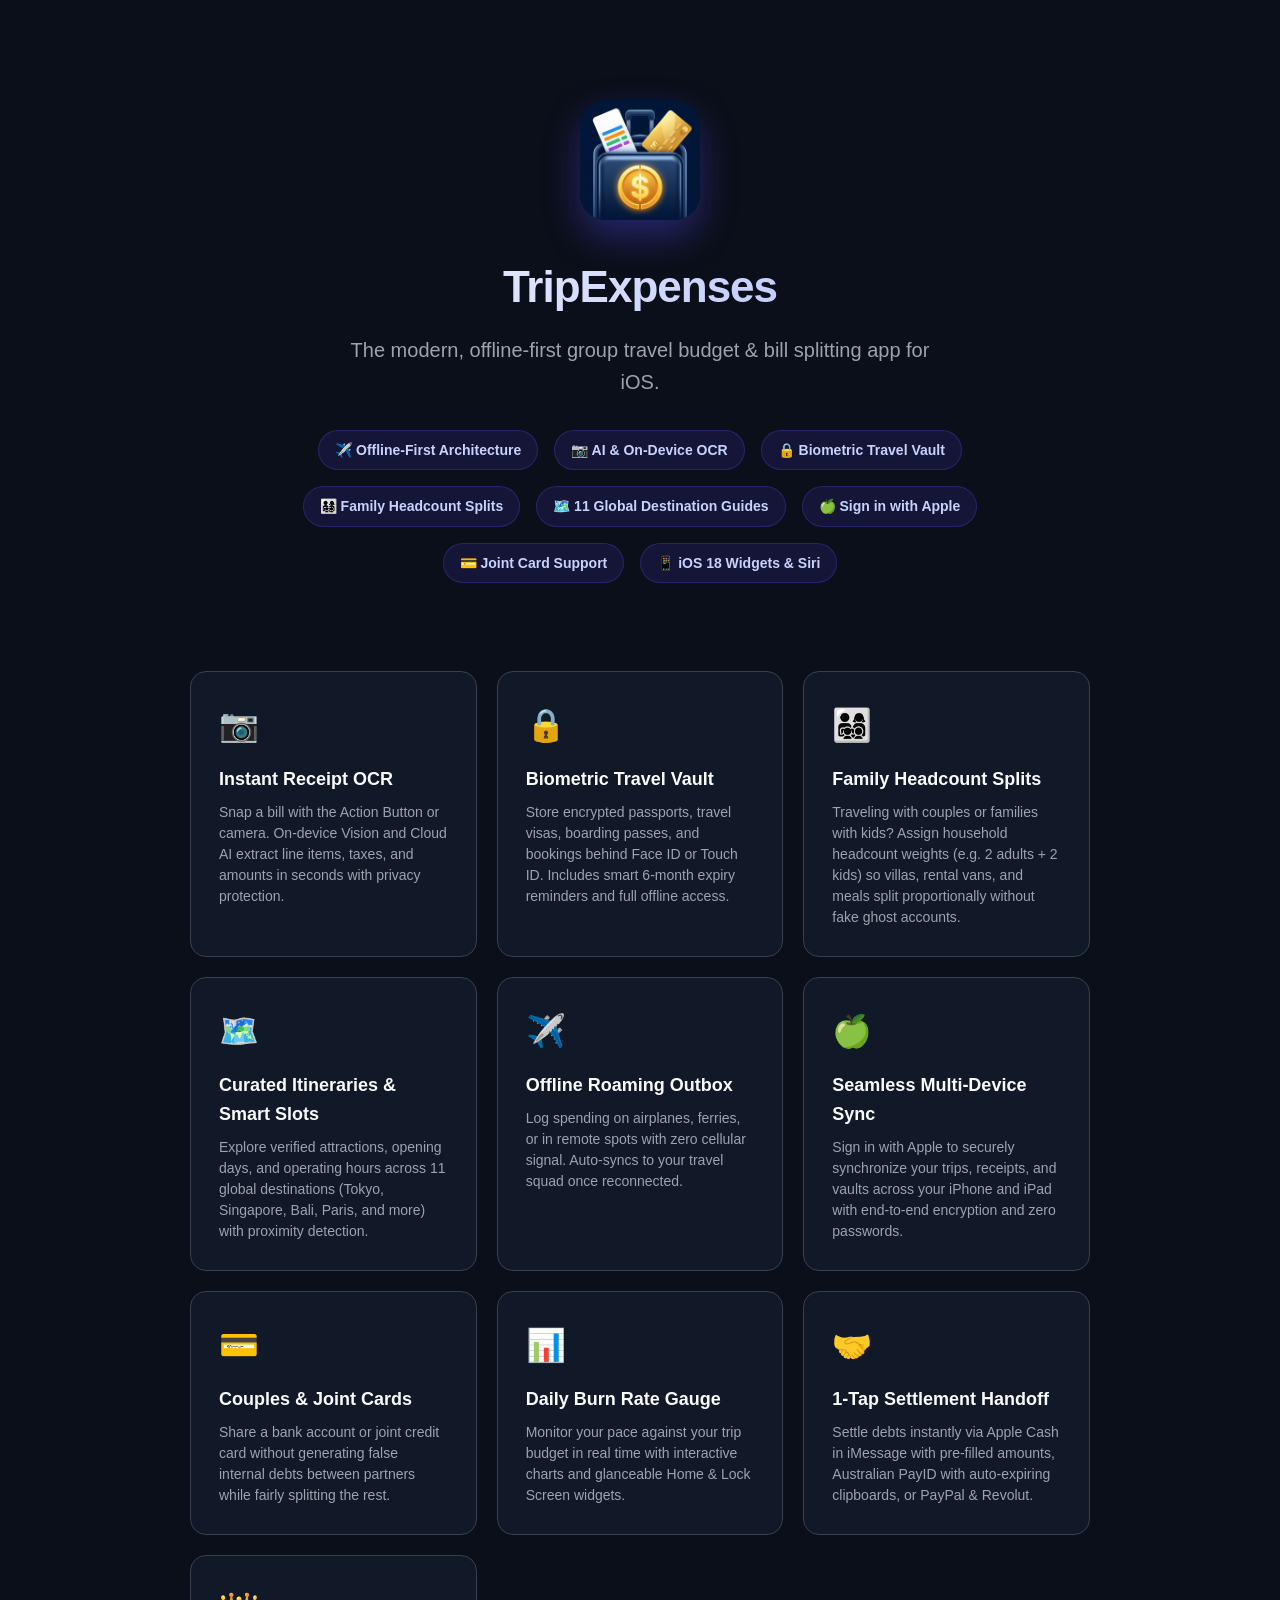
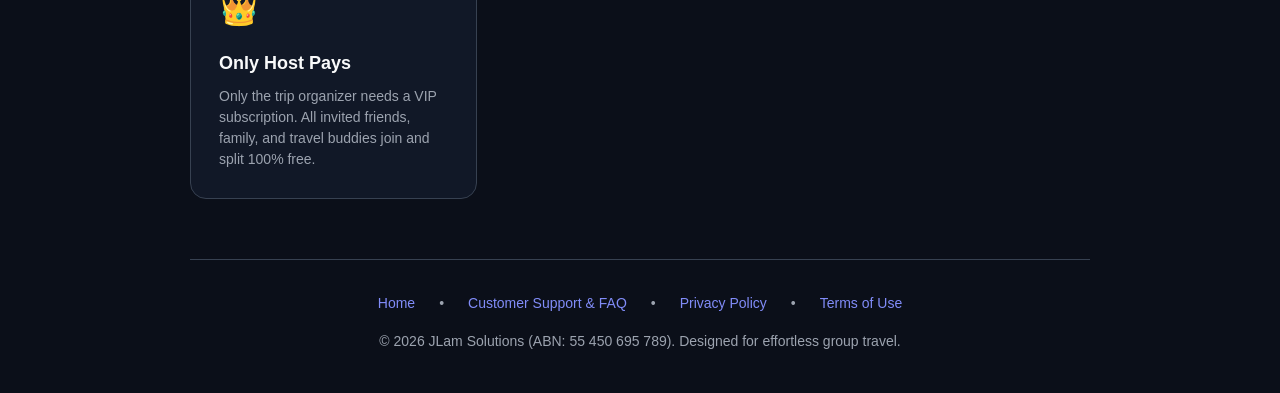
==== index.html @ 31ffe096 "Feature Family & Household Headcount Splits on marketing site and FAQ" ====
<!DOCTYPE html>
<html lang="en">
<head>
    <meta charset="UTF-8">
    <meta name="viewport" content="width=device-width, initial-scale=1.0">
    <title>TripExpenses - Group Travel & Bill Splitting for iOS</title>
    <link rel="icon" type="image/png" href="app-icon.png">
    <style>
        :root {
            --primary: #4F46E5;
            --primary-glow: rgba(79, 70, 229, 0.4);
            --bg: #0B0F19;
            --surface: #111827;
            --surface-card: #1F2937;
            --text-main: #F9FAFB;
            --text-muted: #9CA3AF;
            --border: #374151;
            --accent: #10B981;
        }

        * { box-sizing: border-box; margin: 0; padding: 0; }

        body {
            font-family: -apple-system, BlinkMacSystemFont, "SF Pro Display", "SF Pro Text", "Helvetica Neue", sans-serif;
            background-color: var(--bg);
            color: var(--text-main);
            line-height: 1.6;
            padding: 40px 20px;
        }

        .container {
            max-width: 900px;
            margin: 0 auto;
        }

        .hero {
            text-align: center;
            padding: 60px 20px 40px;
        }

        .app-icon {
            width: 120px;
            height: 120px;
            border-radius: 26px;
            box-shadow: 0 16px 36px var(--primary-glow);
            margin-bottom: 24px;
        }

        h1 {
            font-size: 44px;
            font-weight: 800;
            letter-spacing: -1px;
            margin-bottom: 12px;
            background: linear-gradient(135deg, #FFFFFF 0%, #A5B4FC 100%);
            -webkit-background-clip: text;
            -webkit-text-fill-color: transparent;
        }

        .subtitle {
            font-size: 20px;
            color: var(--text-muted);
            max-width: 600px;
            margin: 0 auto 32px;
        }

        .badges {
            display: flex;
            gap: 16px;
            justify-content: center;
            flex-wrap: wrap;
            margin-bottom: 48px;
        }

        .badge-pill {
            background: rgba(79, 70, 229, 0.15);
            border: 1px solid rgba(79, 70, 229, 0.3);
            color: #C7D2FE;
            padding: 8px 16px;
            border-radius: 100px;
            font-size: 14px;
            font-weight: 600;
        }

        .grid {
            display: grid;
            grid-template-columns: repeat(auto-fit, minmax(260px, 1fr));
            gap: 20px;
            margin-bottom: 60px;
        }

        .feature-card {
            background: var(--surface);
            border: 1px solid var(--border);
            border-radius: 16px;
            padding: 28px;
            transition: transform 0.2s ease, border-color 0.2s ease;
        }

        .feature-card:hover {
            transform: translateY(-4px);
            border-color: #6366F1;
        }

        .feature-icon {
            font-size: 32px;
            margin-bottom: 14px;
            display: inline-block;
        }

        .feature-card h3 {
            font-size: 18px;
            font-weight: 700;
            margin-bottom: 8px;
            color: var(--text-main);
        }

        .feature-card p {
            color: var(--text-muted);
            font-size: 14px;
            line-height: 1.5;
        }

        .footer {
            border-top: 1px solid var(--border);
            padding-top: 32px;
            text-align: center;
            color: var(--text-muted);
            font-size: 14px;
        }

        .nav-links {
            display: flex;
            gap: 24px;
            justify-content: center;
            margin-bottom: 16px;
        }

        a {
            color: #818CF8;
            text-decoration: none;
        }

        a:hover {
            text-decoration: underline;
        }

        .invite-card {
            background: linear-gradient(135deg, rgba(79, 70, 229, 0.15) 0%, rgba(16, 185, 129, 0.1) 100%);
            border: 2px solid #4F46E5;
            border-radius: 20px;
            padding: 32px 24px;
            text-align: center;
            margin-bottom: 40px;
            box-shadow: 0 12px 30px rgba(79, 70, 229, 0.25);
            display: none;
        }

        .code-box {
            display: inline-flex;
            align-items: center;
            gap: 16px;
            background: var(--surface);
            border: 1px solid var(--border);
            border-radius: 12px;
            padding: 10px 20px;
            margin: 16px 0 24px;
        }

        .code-text {
            font-family: ui-monospace, SFMono-Regular, Menlo, Monaco, Consolas, monospace;
            font-size: 32px;
            font-weight: 800;
            letter-spacing: 6px;
            color: #10B981;
        }

        .btn-primary {
            display: inline-block;
            background: #4F46E5;
            color: #FFFFFF !important;
            font-size: 16px;
            font-weight: 700;
            padding: 14px 28px;
            border-radius: 12px;
            box-shadow: 0 4px 14px rgba(79, 70, 229, 0.4);
            transition: all 0.2s ease;
            text-decoration: none !important;
            margin-right: 12px;
            margin-bottom: 8px;
        }

        .btn-primary:hover {
            background: #4338CA;
            transform: translateY(-1px);
        }

        .btn-secondary {
            display: inline-block;
            background: var(--surface-card);
            color: var(--text-main) !important;
            border: 1px solid var(--border);
            font-size: 16px;
            font-weight: 600;
            padding: 14px 24px;
            border-radius: 12px;
            transition: all 0.2s ease;
            text-decoration: none !important;
            cursor: pointer;
            margin-bottom: 8px;
        }

        .btn-secondary:hover {
            background: #374151;
        }

        @media (max-width: 600px) {
            h1 { font-size: 32px; }
            .subtitle { font-size: 16px; }
            .code-text { font-size: 26px; letter-spacing: 4px; }
        }
    </style>
</head>
<body>

<div class="container">
    <div id="inviteCard" class="invite-card">
        <div style="font-size: 48px; margin-bottom: 8px;">✈️</div>
        <h2 id="inviteGreeting" style="font-size: 28px; font-weight: 800; margin-bottom: 8px;">You're Invited to Join a Trip!</h2>
        <p id="inviteSubtext" style="color: var(--text-muted); font-size: 16px;">Collaborate, split expenses, and track group spending on TripExpenses.</p>
        
        <div id="memberClaimBadge" style="display: none; margin: 14px auto 0; padding: 6px 18px; background: rgba(16, 185, 129, 0.15); border: 1px solid rgba(16, 185, 129, 0.4); border-radius: 100px; color: #34D399; font-weight: 600; font-size: 14px; width: fit-content;">
            👤 Profile Pre-Assigned: <span id="memberNameDisplay" style="color: #FFFFFF; font-weight: 700; margin-left: 4px;"></span>
        </div>

        <div class="code-box">
            <span style="font-size: 13px; color: var(--text-muted); text-transform: uppercase; letter-spacing: 1px;">Trip Code:</span>
            <span id="tripCodeDisplay" class="code-text">------</span>
        </div>
        
        <div style="margin-bottom: 16px; display: flex; justify-content: center; gap: 12px; flex-wrap: wrap;">
            <a id="openAppBtn" href="#" class="btn-primary">📲 Open in TripExpenses</a>
            <button id="copyCodeBtn" class="btn-secondary" onclick="copyTripCode()">📋 Copy Code</button>
        </div>
        
        <div style="font-size: 13px; color: var(--text-muted); max-width: 520px; margin: 0 auto; line-height: 1.5; padding: 12px; background: rgba(31, 41, 55, 0.6); border-radius: 10px; border: 1px solid var(--border);">
            <p><strong>Already have the app?</strong> Tap the purple <strong>Open in TripExpenses</strong> button above.</p>
            <p style="margin-top: 6px;"><strong>First time joining?</strong> Install the app via your host's TestFlight invite or App Store, then tap this link again to automatically join and claim your profile!</p>
        </div>
    </div>

    <div class="hero">
        <img src="app-icon.png" alt="TripExpenses Icon" class="app-icon">
        <h1>TripExpenses</h1>
        <p class="subtitle">The modern, offline-first group travel budget & bill splitting app for iOS.</p>
        
        <div class="badges">
            <span class="badge-pill">✈️ Offline-First Architecture</span>
            <span class="badge-pill">📷 AI & On-Device OCR</span>
            <span class="badge-pill">🔒 Biometric Travel Vault</span>
            <span class="badge-pill">👨‍👩‍👧‍👦 Family Headcount Splits</span>
            <span class="badge-pill">🗺️ 11 Global Destination Guides</span>
            <span class="badge-pill">🍏 Sign in with Apple</span>
            <span class="badge-pill">💳 Joint Card Support</span>
            <span class="badge-pill">📱 iOS 18 Widgets & Siri</span>
        </div>
    </div>

    <div class="grid">
        <div class="feature-card">
            <span class="feature-icon">📷</span>
            <h3>Instant Receipt OCR</h3>
            <p>Snap a bill with the Action Button or camera. On-device Vision and Cloud AI extract line items, taxes, and amounts in seconds with privacy protection.</p>
        </div>

        <div class="feature-card">
            <span class="feature-icon">🔒</span>
            <h3>Biometric Travel Vault</h3>
            <p>Store encrypted passports, travel visas, boarding passes, and bookings behind Face ID or Touch ID. Includes smart 6-month expiry reminders and full offline access.</p>
        </div>

        <div class="feature-card">
            <span class="feature-icon">👨‍👩‍👧‍👦</span>
            <h3>Family Headcount Splits</h3>
            <p>Traveling with couples or families with kids? Assign household headcount weights (e.g. 2 adults + 2 kids) so villas, rental vans, and meals split proportionally without fake ghost accounts.</p>
        </div>

        <div class="feature-card">
            <span class="feature-icon">🗺️</span>
            <h3>Curated Itineraries & Smart Slots</h3>
            <p>Explore verified attractions, opening days, and operating hours across 11 global destinations (Tokyo, Singapore, Bali, Paris, and more) with proximity detection.</p>
        </div>

        <div class="feature-card">
            <span class="feature-icon">✈️</span>
            <h3>Offline Roaming Outbox</h3>
            <p>Log spending on airplanes, ferries, or in remote spots with zero cellular signal. Auto-syncs to your travel squad once reconnected.</p>
        </div>

        <div class="feature-card">
            <span class="feature-icon">🍏</span>
            <h3>Seamless Multi-Device Sync</h3>
            <p>Sign in with Apple to securely synchronize your trips, receipts, and vaults across your iPhone and iPad with end-to-end encryption and zero passwords.</p>
        </div>

        <div class="feature-card">
            <span class="feature-icon">💳</span>
            <h3>Couples & Joint Cards</h3>
            <p>Share a bank account or joint credit card without generating false internal debts between partners while fairly splitting the rest.</p>
        </div>

        <div class="feature-card">
            <span class="feature-icon">📊</span>
            <h3>Daily Burn Rate Gauge</h3>
            <p>Monitor your pace against your trip budget in real time with interactive charts and glanceable Home & Lock Screen widgets.</p>
        </div>

        <div class="feature-card">
            <span class="feature-icon">🤝</span>
            <h3>1-Tap Settlement Handoff</h3>
            <p>Settle debts instantly via Apple Cash in iMessage with pre-filled amounts, Australian PayID with auto-expiring clipboards, or PayPal & Revolut.</p>
        </div>

        <div class="feature-card">
            <span class="feature-icon">👑</span>
            <h3>Only Host Pays</h3>
            <p>Only the trip organizer needs a VIP subscription. All invited friends, family, and travel buddies join and split 100% free.</p>
        </div>
    </div>

    <div class="footer">
        <div class="nav-links">
            <a href="index.html">Home</a>
            <span>•</span>
            <a href="support.html">Customer Support & FAQ</a>
            <span>•</span>
            <a href="privacy.html">Privacy Policy</a>
            <span>•</span>
            <a href="terms.html">Terms of Use</a>
        </div>
        <p>© 2026 JLam Solutions (ABN: 55 450 695 789). Designed for effortless group travel.</p>
    </div>
</div>

<script>
    (function() {
        function getQueryParam(param) {
            try {
                var urlParams = new URLSearchParams(window.location.search);
                return urlParams.get(param);
            } catch (e) {
                return null;
            }
        }

        var rawCode = getQueryParam('code') || getQueryParam('join') || getQueryParam('c');
        var rawMember = getQueryParam('member') || getQueryParam('name') || getQueryParam('user');
        
        // Also check path, e.g. /join/ABC123
        if (!rawCode) {
            var pathParts = window.location.pathname.split('/');
            var joinIndex = pathParts.indexOf('join');
            if (joinIndex !== -1 && pathParts[joinIndex + 1]) {
                rawCode = pathParts[joinIndex + 1];
            }
        }

        if (!rawCode) return;

        var cleanCode = rawCode.trim().toUpperCase().replace(/[^A-Z0-9]/g, '').substring(0, 32);
        if (cleanCode.length === 0) return;

        var inviteCard = document.getElementById('inviteCard');
        var inviteGreeting = document.getElementById('inviteGreeting');
        var inviteSubtext = document.getElementById('inviteSubtext');
        var memberClaimBadge = document.getElementById('memberClaimBadge');
        var memberNameDisplay = document.getElementById('memberNameDisplay');
        var tripCodeDisplay = document.getElementById('tripCodeDisplay');
        var openAppBtn = document.getElementById('openAppBtn');

        var deepLink = "tripexpenses://join?code=" + encodeURIComponent(cleanCode);

        if (rawMember && rawMember.trim().length > 0) {
            var cleanMember = rawMember.trim();
            deepLink += "&member=" + encodeURIComponent(cleanMember);

            if (inviteGreeting) {
                inviteGreeting.textContent = "👋 Hi " + cleanMember + ", You're Invited!";
            }
            if (inviteSubtext) {
                inviteSubtext.textContent = "You've been invited to join this trip on TripExpenses.";
            }
            if (memberClaimBadge && memberNameDisplay) {
                memberNameDisplay.textContent = cleanMember;
                memberClaimBadge.style.display = "inline-flex";
            }
        }

        if (tripCodeDisplay) {
            tripCodeDisplay.textContent = cleanCode;
        }

        if (openAppBtn) {
            openAppBtn.href = deepLink;
        }

        if (inviteCard) {
            inviteCard.style.display = 'block';
        }

        // On mobile iOS devices, attempt seamless auto-open
        var isIOS = /iPad|iPhone|iPod/.test(navigator.userAgent) && !window.MSStream;
        if (isIOS) {
            setTimeout(function() {
                window.location.href = deepLink;
            }, 350);
        }

        window.copyTripCode = function() {
            var btn = document.getElementById('copyCodeBtn');
            navigator.clipboard.writeText(cleanCode).then(function() {
                if (btn) {
                    var original = btn.textContent;
                    btn.textContent = '✅ Copied!';
                    btn.style.borderColor = '#10B981';
                    setTimeout(function() {
                        btn.textContent = original;
                        btn.style.borderColor = 'var(--border)';
                    }, 2000);
                }
            }).catch(function() {
                if (btn) {
                    btn.textContent = 'Code: ' + cleanCode;
                }
            });
        };
    })();
</script>

</body>
</html>
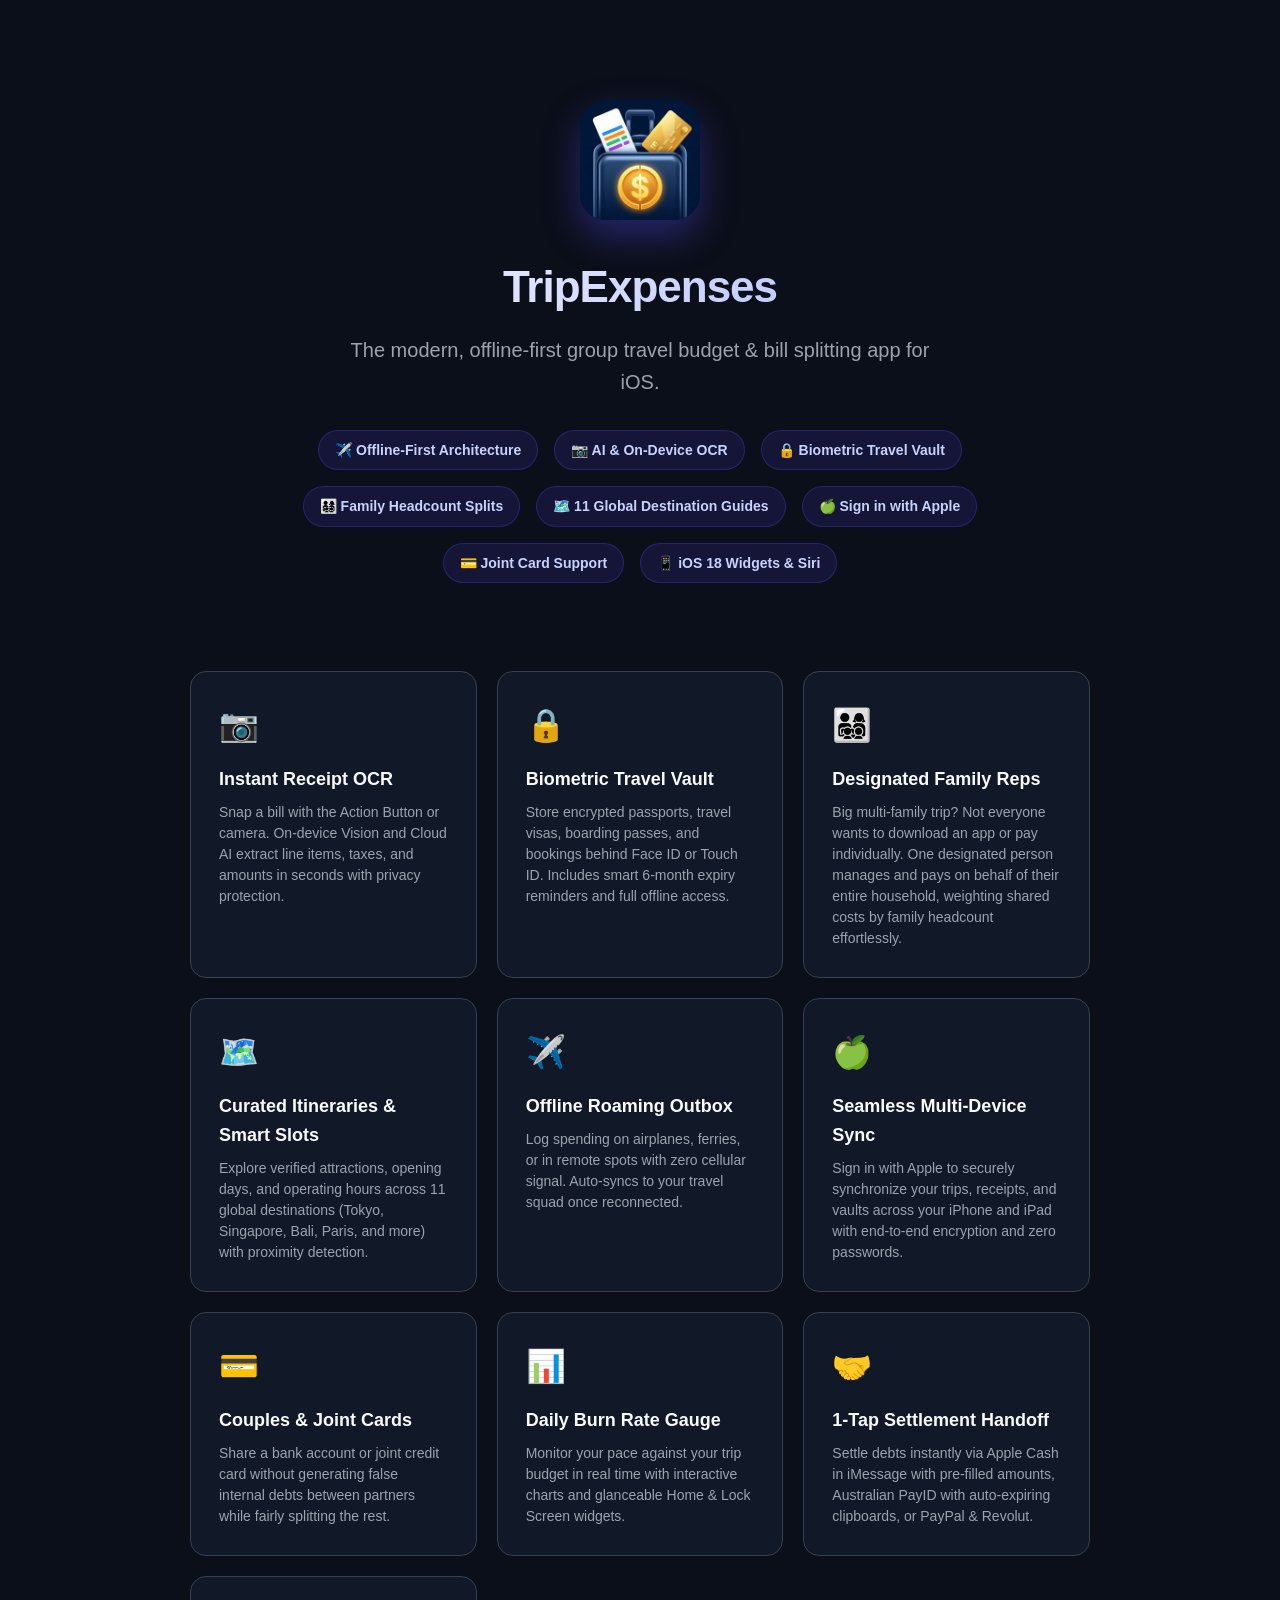
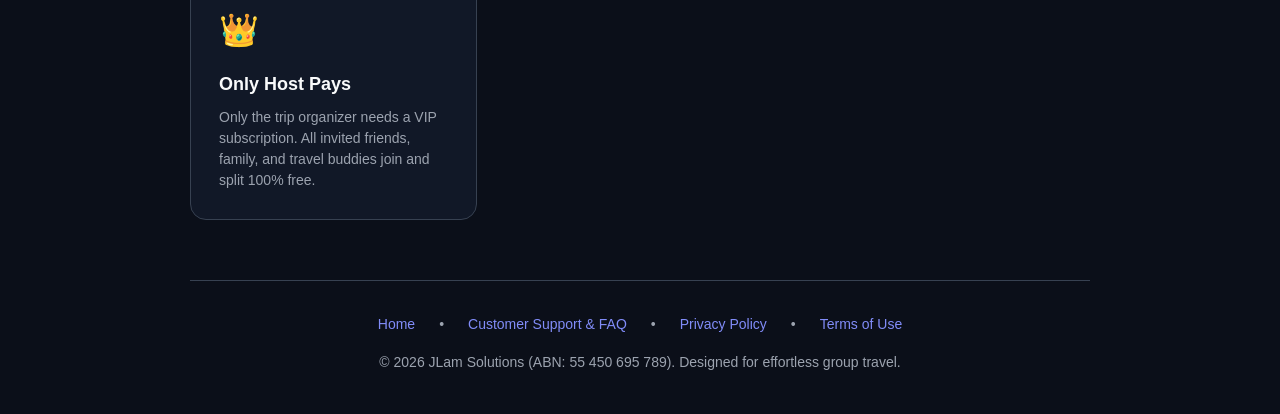
==== commit f2e2fec3: "Emphasize designated family reps for multi-family trips on website & FAQ" ====
--- a/index.html
+++ b/index.html
@@ -280,8 +280,8 @@
 
         <div class="feature-card">
             <span class="feature-icon">👨‍👩‍👧‍👦</span>
-            <h3>Family Headcount Splits</h3>
-            <p>Traveling with couples or families with kids? Assign household headcount weights (e.g. 2 adults + 2 kids) so villas, rental vans, and meals split proportionally without fake ghost accounts.</p>
+            <h3>Designated Family Reps</h3>
+            <p>Big multi-family trip? Not everyone wants to download an app or pay individually. One designated person manages and pays on behalf of their entire household, weighting shared costs by family headcount effortlessly.</p>
         </div>
 
         <div class="feature-card">
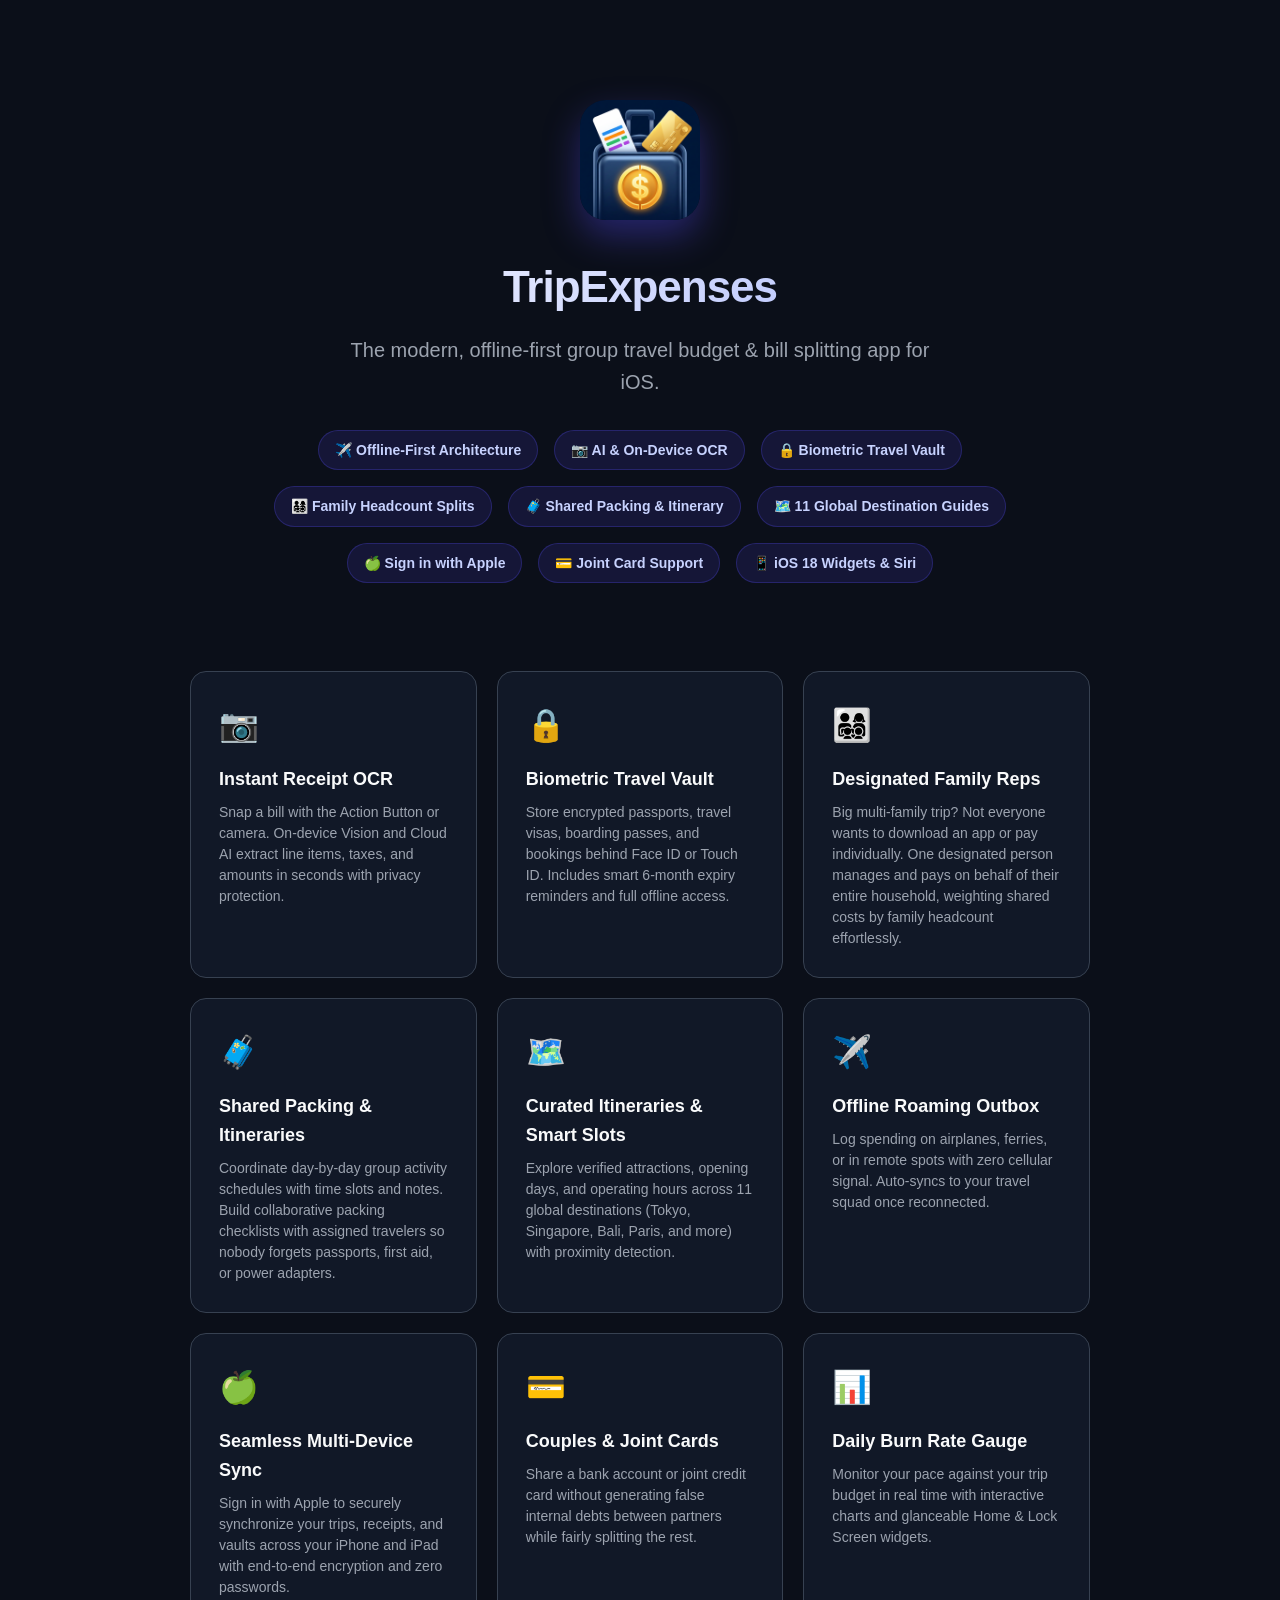
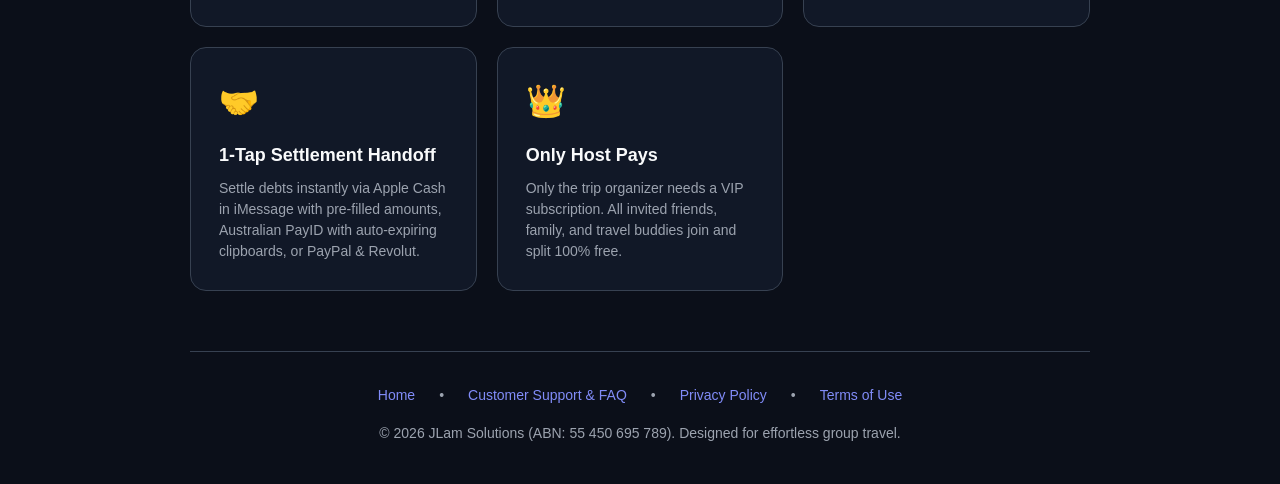
==== commit d98f6702: "Add Shared Packing & Collaborative Itineraries to marketing site" ====
--- a/index.html
+++ b/index.html
@@ -258,6 +258,7 @@
             <span class="badge-pill">📷 AI & On-Device OCR</span>
             <span class="badge-pill">🔒 Biometric Travel Vault</span>
             <span class="badge-pill">👨‍👩‍👧‍👦 Family Headcount Splits</span>
+            <span class="badge-pill">🧳 Shared Packing & Itinerary</span>
             <span class="badge-pill">🗺️ 11 Global Destination Guides</span>
             <span class="badge-pill">🍏 Sign in with Apple</span>
             <span class="badge-pill">💳 Joint Card Support</span>
@@ -282,6 +283,12 @@
             <span class="feature-icon">👨‍👩‍👧‍👦</span>
             <h3>Designated Family Reps</h3>
             <p>Big multi-family trip? Not everyone wants to download an app or pay individually. One designated person manages and pays on behalf of their entire household, weighting shared costs by family headcount effortlessly.</p>
+        </div>
+
+        <div class="feature-card">
+            <span class="feature-icon">🧳</span>
+            <h3>Shared Packing & Itineraries</h3>
+            <p>Coordinate day-by-day group activity schedules with time slots and notes. Build collaborative packing checklists with assigned travelers so nobody forgets passports, first aid, or power adapters.</p>
         </div>
 
         <div class="feature-card">
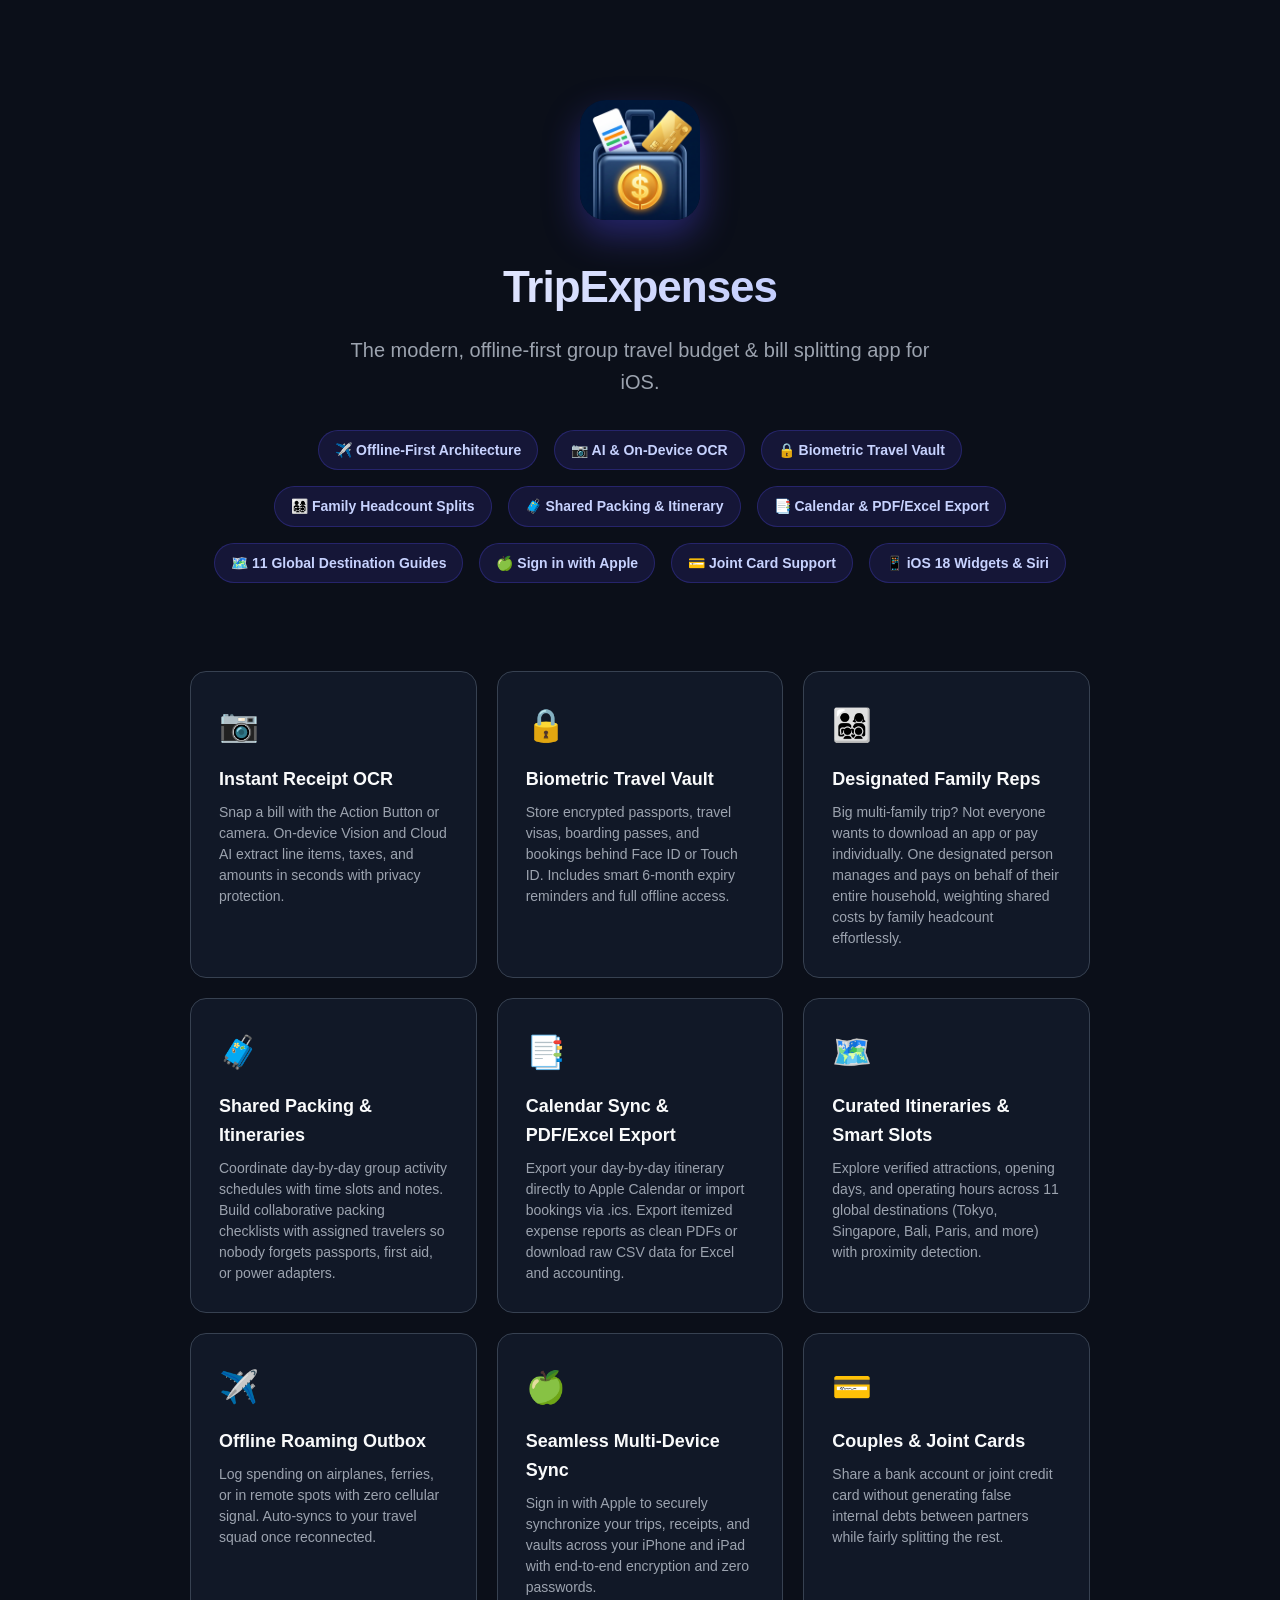
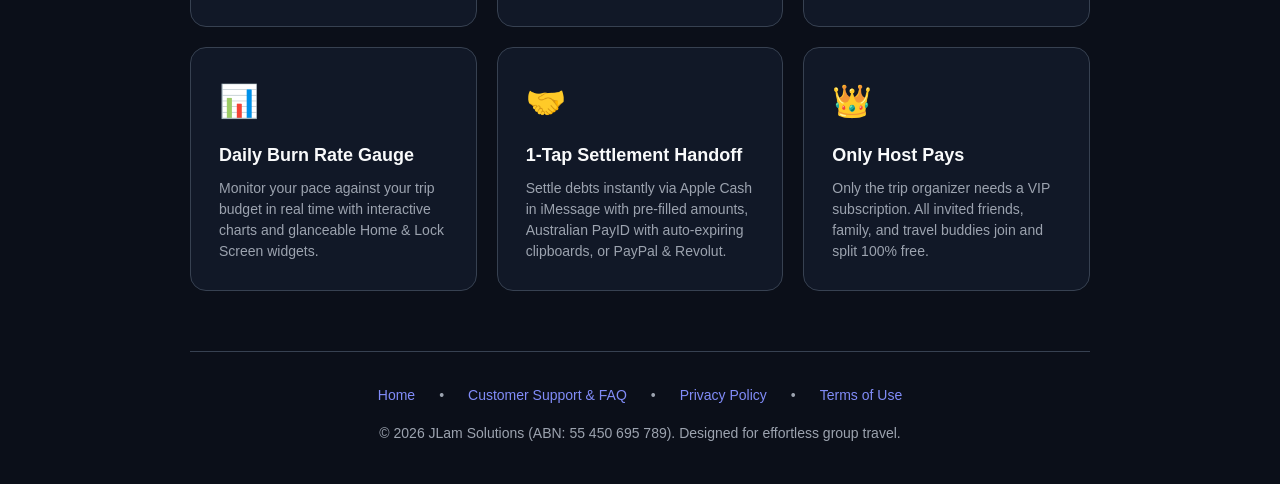
==== commit d4043cb7: "Add Calendar Sync & PDF/Excel Export to marketing site and FAQ" ====
--- a/index.html
+++ b/index.html
@@ -259,6 +259,7 @@
             <span class="badge-pill">🔒 Biometric Travel Vault</span>
             <span class="badge-pill">👨‍👩‍👧‍👦 Family Headcount Splits</span>
             <span class="badge-pill">🧳 Shared Packing & Itinerary</span>
+            <span class="badge-pill">📑 Calendar & PDF/Excel Export</span>
             <span class="badge-pill">🗺️ 11 Global Destination Guides</span>
             <span class="badge-pill">🍏 Sign in with Apple</span>
             <span class="badge-pill">💳 Joint Card Support</span>
@@ -289,6 +290,12 @@
             <span class="feature-icon">🧳</span>
             <h3>Shared Packing & Itineraries</h3>
             <p>Coordinate day-by-day group activity schedules with time slots and notes. Build collaborative packing checklists with assigned travelers so nobody forgets passports, first aid, or power adapters.</p>
+        </div>
+
+        <div class="feature-card">
+            <span class="feature-icon">📑</span>
+            <h3>Calendar Sync & PDF/Excel Export</h3>
+            <p>Export your day-by-day itinerary directly to Apple Calendar or import bookings via .ics. Export itemized expense reports as clean PDFs or download raw CSV data for Excel and accounting.</p>
         </div>
 
         <div class="feature-card">
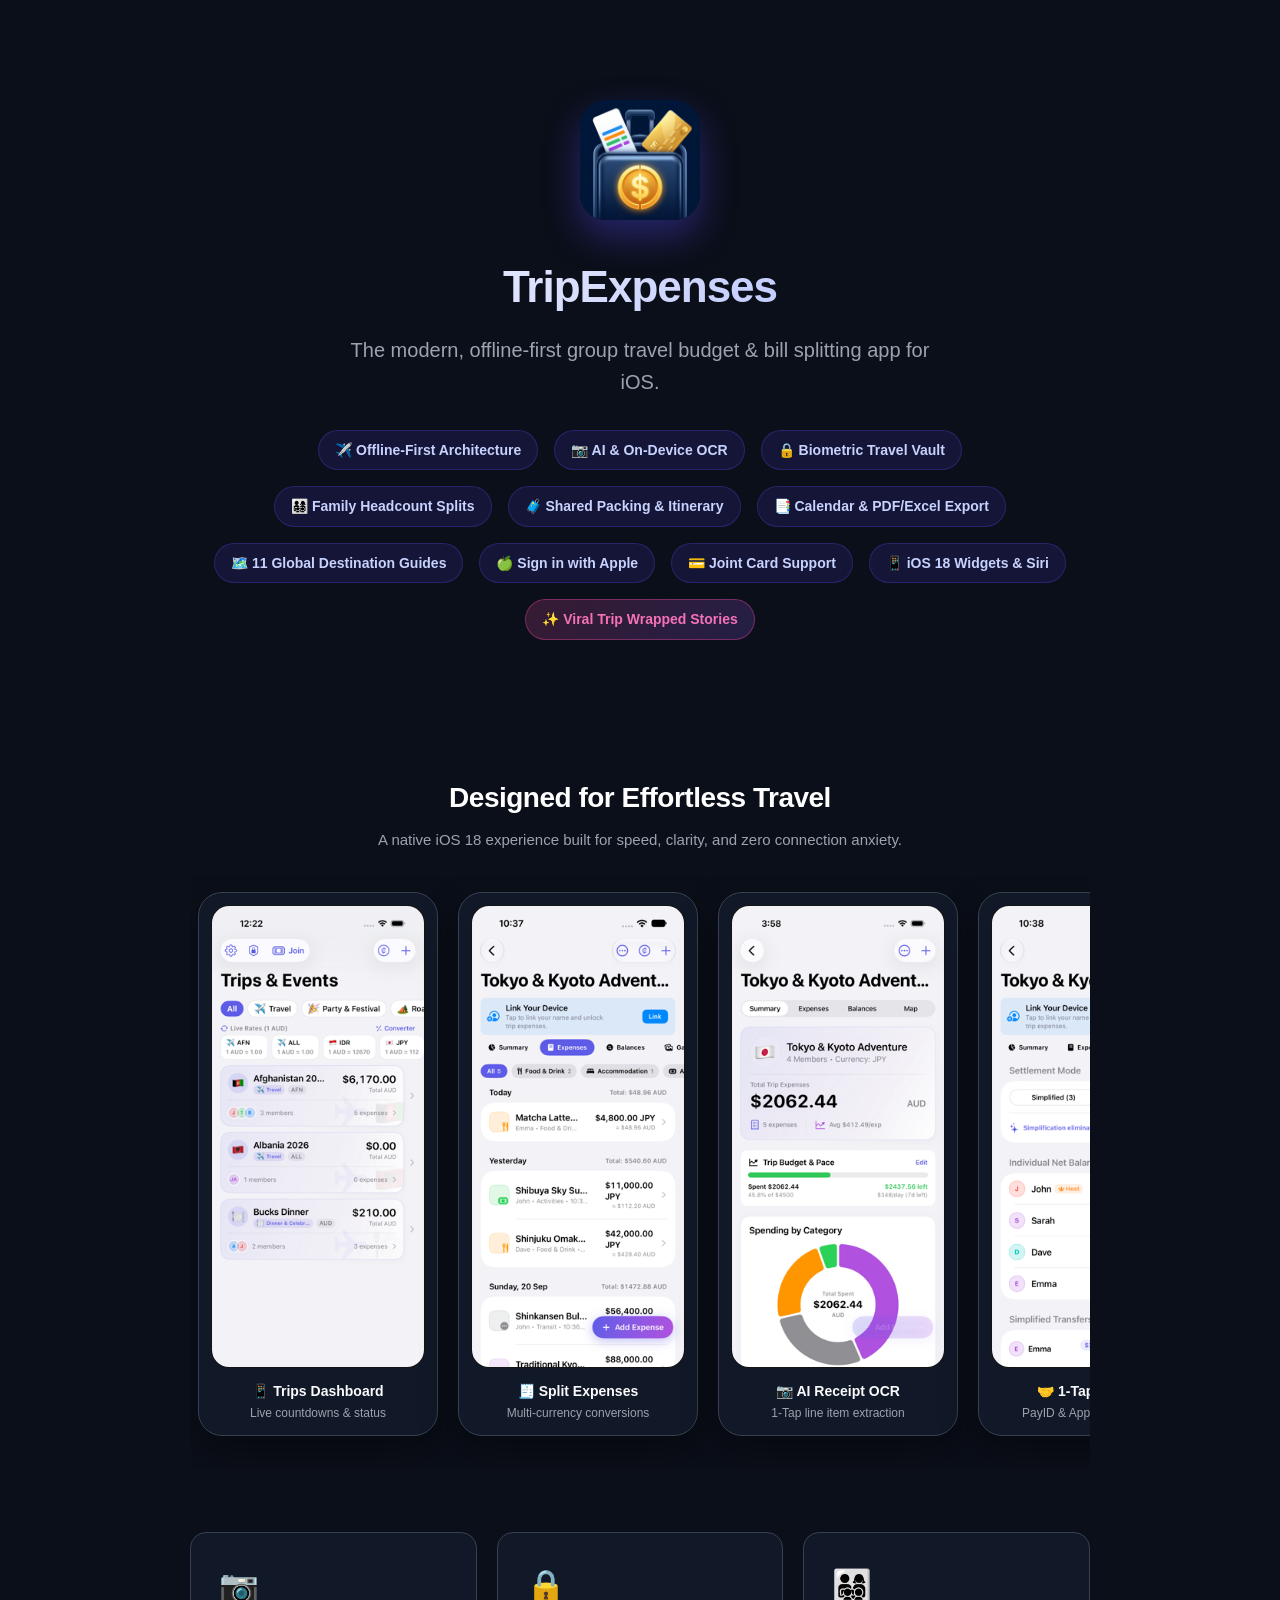
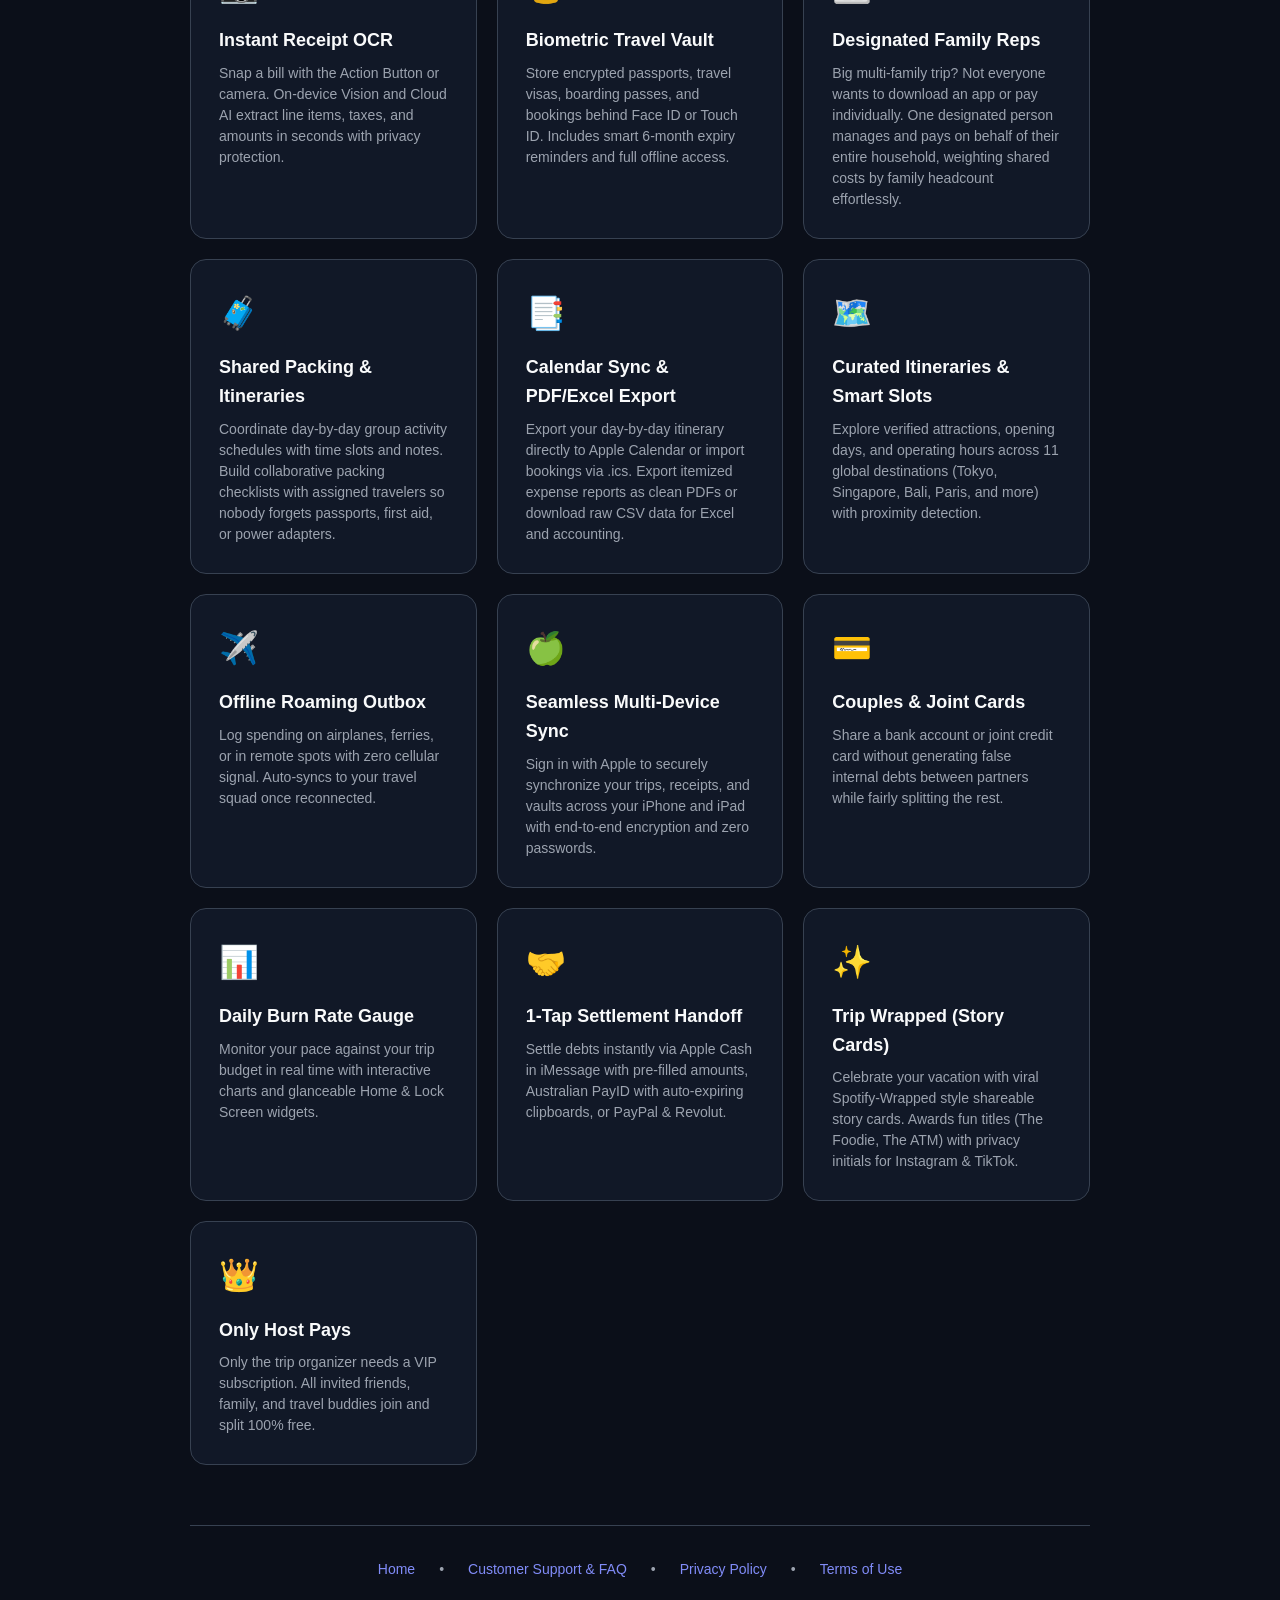
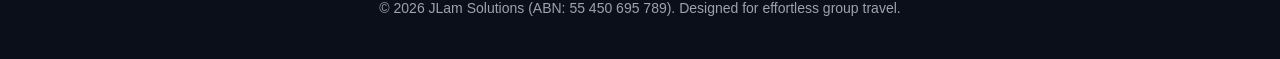
==== commit ab7739d3: "Add interactive screenshot showcase gallery including Trip Wrapped" ====
--- a/index.html
+++ b/index.html
@@ -213,10 +213,129 @@
             background: #374151;
         }
 
+        .showcase-section {
+            margin: 48px 0 64px;
+            text-align: center;
+        }
+
+        .section-header {
+            margin-bottom: 24px;
+        }
+
+        .section-title {
+            font-size: 28px;
+            font-weight: 800;
+            color: #FFFFFF;
+            margin-bottom: 8px;
+            letter-spacing: -0.5px;
+        }
+
+        .section-subtitle {
+            font-size: 15px;
+            color: var(--text-muted);
+            max-width: 580px;
+            margin: 0 auto;
+        }
+
+        .screenshot-gallery {
+            display: flex;
+            gap: 20px;
+            overflow-x: auto;
+            padding: 16px 8px 32px;
+            scroll-snap-type: x mandatory;
+            -webkit-overflow-scrolling: touch;
+            scrollbar-width: thin;
+            scrollbar-color: var(--border) transparent;
+        }
+
+        .screenshot-gallery::-webkit-scrollbar {
+            height: 6px;
+        }
+
+        .screenshot-gallery::-webkit-scrollbar-track {
+            background: rgba(255, 255, 255, 0.05);
+            border-radius: 100px;
+        }
+
+        .screenshot-gallery::-webkit-scrollbar-thumb {
+            background: var(--border);
+            border-radius: 100px;
+        }
+
+        .screenshot-card {
+            flex: 0 0 240px;
+            scroll-snap-align: center;
+            background: var(--surface);
+            border: 1px solid var(--border);
+            border-radius: 24px;
+            padding: 12px;
+            box-shadow: 0 16px 36px rgba(0, 0, 0, 0.4);
+            transition: transform 0.25s ease, border-color 0.25s ease, box-shadow 0.25s ease;
+            text-align: center;
+        }
+
+        .screenshot-card:hover {
+            transform: translateY(-6px);
+            border-color: #6366F1;
+            box-shadow: 0 20px 44px rgba(79, 70, 229, 0.25);
+        }
+
+        .screenshot-card.card-highlight {
+            border-color: rgba(236, 72, 153, 0.6);
+            box-shadow: 0 16px 36px rgba(236, 72, 153, 0.2);
+        }
+
+        .screenshot-card.card-highlight:hover {
+            border-color: #EC4899;
+            box-shadow: 0 20px 44px rgba(236, 72, 153, 0.35);
+        }
+
+        .screenshot-img-wrap {
+            border-radius: 18px;
+            overflow: hidden;
+            background: #000000;
+            border: 1px solid rgba(255, 255, 255, 0.08);
+            aspect-ratio: 1 / 2.16;
+            display: flex;
+            align-items: center;
+            justify-content: center;
+        }
+
+        .screenshot-img-wrap img {
+            width: 100%;
+            height: 100%;
+            object-fit: cover;
+            display: block;
+        }
+
+        .screenshot-caption {
+            margin-top: 12px;
+            font-size: 14px;
+            font-weight: 700;
+            color: var(--text-main);
+            display: flex;
+            align-items: center;
+            justify-content: center;
+            gap: 6px;
+        }
+
+        .screenshot-sub {
+            font-size: 12px;
+            color: var(--text-muted);
+            margin-top: 2px;
+        }
+
+        .badge-wrapped {
+            background: linear-gradient(135deg, rgba(236, 72, 153, 0.2) 0%, rgba(139, 92, 246, 0.2) 100%) !important;
+            border: 1px solid rgba(236, 72, 153, 0.4) !important;
+            color: #F472B6 !important;
+        }
+
         @media (max-width: 600px) {
             h1 { font-size: 32px; }
             .subtitle { font-size: 16px; }
             .code-text { font-size: 26px; letter-spacing: 4px; }
+            .screenshot-card { flex: 0 0 200px; }
         }
     </style>
 </head>
@@ -264,6 +383,58 @@
             <span class="badge-pill">🍏 Sign in with Apple</span>
             <span class="badge-pill">💳 Joint Card Support</span>
             <span class="badge-pill">📱 iOS 18 Widgets & Siri</span>
+            <span class="badge-pill badge-wrapped">✨ Viral Trip Wrapped Stories</span>
+        </div>
+    </div>
+
+    <div class="showcase-section">
+        <div class="section-header">
+            <h2 class="section-title">Designed for Effortless Travel</h2>
+            <p class="section-subtitle">A native iOS 18 experience built for speed, clarity, and zero connection anxiety.</p>
+        </div>
+        <div class="screenshot-gallery">
+            <div class="screenshot-card">
+                <div class="screenshot-img-wrap">
+                    <img src="screenshots/dashboard.png" alt="TripExpenses Trips Dashboard">
+                </div>
+                <div class="screenshot-caption">📱 Trips Dashboard</div>
+                <div class="screenshot-sub">Live countdowns & status</div>
+            </div>
+            <div class="screenshot-card">
+                <div class="screenshot-img-wrap">
+                    <img src="screenshots/expenses.png" alt="Itemized Split Expenses">
+                </div>
+                <div class="screenshot-caption">🧾 Split Expenses</div>
+                <div class="screenshot-sub">Multi-currency conversions</div>
+            </div>
+            <div class="screenshot-card">
+                <div class="screenshot-img-wrap">
+                    <img src="screenshots/scanner.png" alt="Instant AI Receipt Scanner">
+                </div>
+                <div class="screenshot-caption">📷 AI Receipt OCR</div>
+                <div class="screenshot-sub">1-Tap line item extraction</div>
+            </div>
+            <div class="screenshot-card">
+                <div class="screenshot-img-wrap">
+                    <img src="screenshots/balances.png" alt="Balances and Settle Up">
+                </div>
+                <div class="screenshot-caption">🤝 1-Tap Settle Up</div>
+                <div class="screenshot-sub">PayID & Apple Cash handoff</div>
+            </div>
+            <div class="screenshot-card">
+                <div class="screenshot-img-wrap">
+                    <img src="screenshots/analytics.png" alt="Daily Burn Rate Analytics">
+                </div>
+                <div class="screenshot-caption">📊 Spending Analytics</div>
+                <div class="screenshot-sub">Daily pace & budget gauges</div>
+            </div>
+            <div class="screenshot-card card-highlight">
+                <div class="screenshot-img-wrap">
+                    <img src="screenshots/trip_wrapped.png" alt="Trip Wrapped Story Card">
+                </div>
+                <div class="screenshot-caption" style="color: #F472B6;">✨ Trip Wrapped</div>
+                <div class="screenshot-sub">Viral 9:16 story cards</div>
+            </div>
         </div>
     </div>
 
@@ -332,6 +503,12 @@
             <span class="feature-icon">🤝</span>
             <h3>1-Tap Settlement Handoff</h3>
             <p>Settle debts instantly via Apple Cash in iMessage with pre-filled amounts, Australian PayID with auto-expiring clipboards, or PayPal & Revolut.</p>
+        </div>
+
+        <div class="feature-card">
+            <span class="feature-icon">✨</span>
+            <h3>Trip Wrapped (Story Cards)</h3>
+            <p>Celebrate your vacation with viral Spotify-Wrapped style shareable story cards. Awards fun titles (The Foodie, The ATM) with privacy initials for Instagram & TikTok.</p>
         </div>
 
         <div class="feature-card">
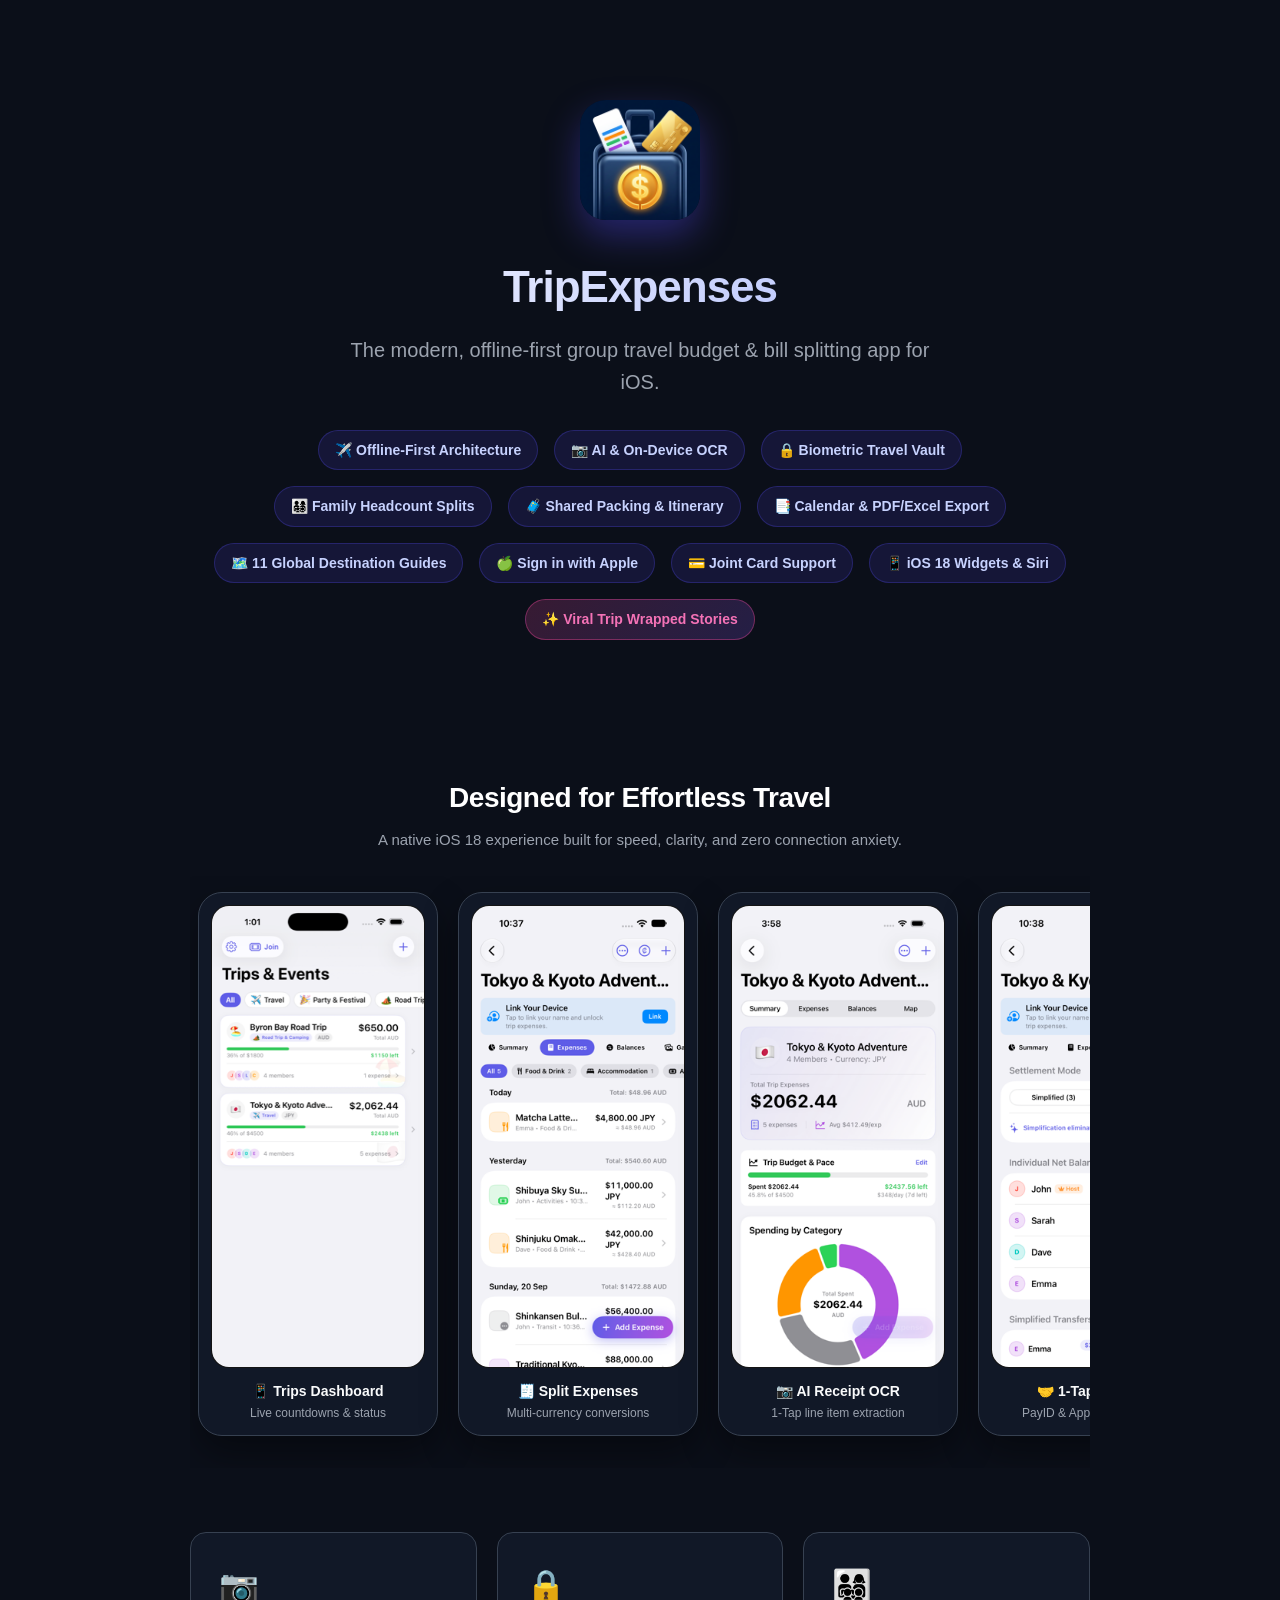
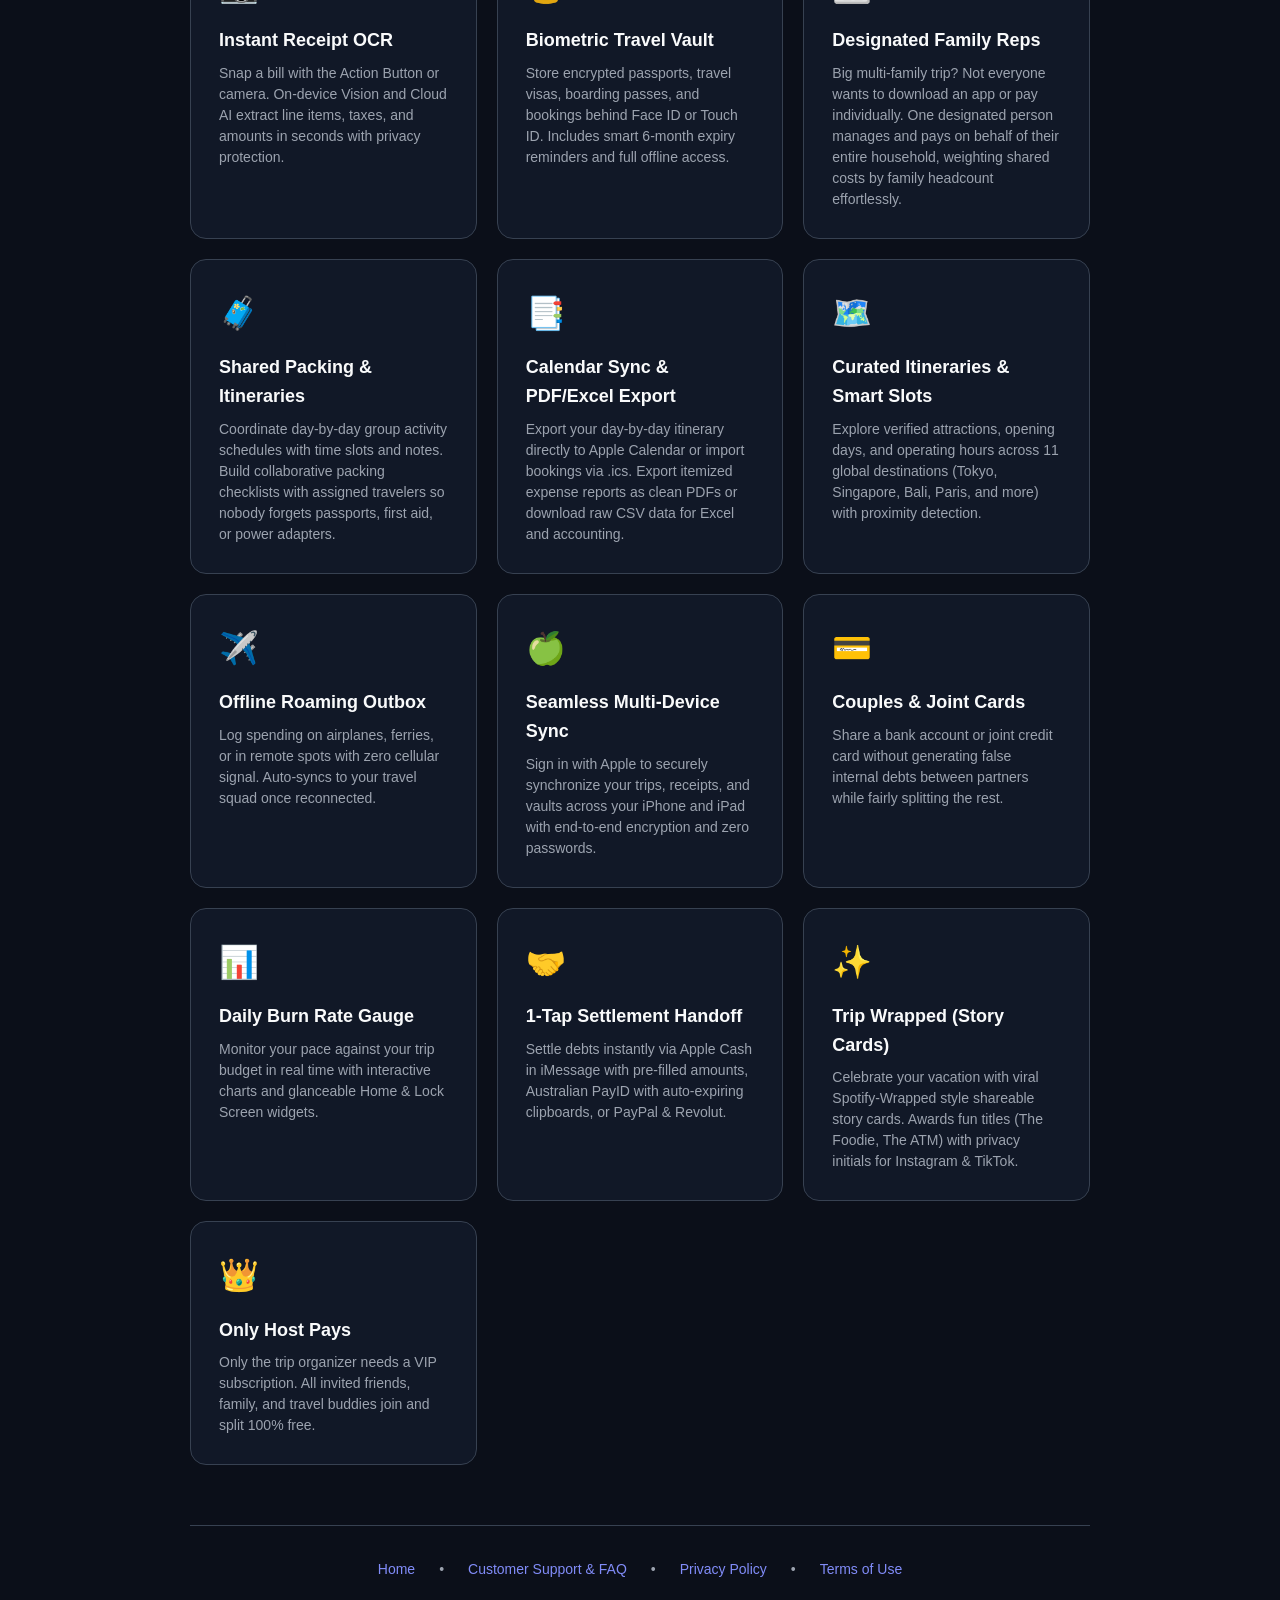
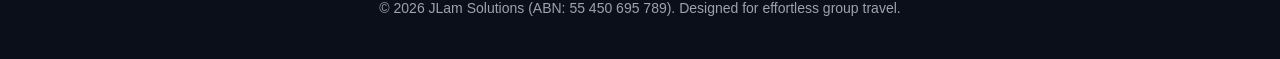
==== commit b46100fa: "Move support contact card below FAQ with 1-3 business days response time; add cache busters" ====
--- a/index.html
+++ b/index.html
@@ -3,6 +3,9 @@
 <head>
     <meta charset="UTF-8">
     <meta name="viewport" content="width=device-width, initial-scale=1.0">
+    <meta http-equiv="Cache-Control" content="no-cache, no-store, must-revalidate">
+    <meta http-equiv="Pragma" content="no-cache">
+    <meta http-equiv="Expires" content="0">
     <title>TripExpenses - Group Travel & Bill Splitting for iOS</title>
     <link rel="icon" type="image/png" href="app-icon.png">
     <style>
@@ -395,42 +398,42 @@
         <div class="screenshot-gallery">
             <div class="screenshot-card">
                 <div class="screenshot-img-wrap">
-                    <img src="screenshots/dashboard.png" alt="TripExpenses Trips Dashboard">
+                    <img src="screenshots/dashboard.png?v=3" alt="TripExpenses Trips Dashboard">
                 </div>
                 <div class="screenshot-caption">📱 Trips Dashboard</div>
                 <div class="screenshot-sub">Live countdowns & status</div>
             </div>
             <div class="screenshot-card">
                 <div class="screenshot-img-wrap">
-                    <img src="screenshots/expenses.png" alt="Itemized Split Expenses">
+                    <img src="screenshots/expenses.png?v=3" alt="Itemized Split Expenses">
                 </div>
                 <div class="screenshot-caption">🧾 Split Expenses</div>
                 <div class="screenshot-sub">Multi-currency conversions</div>
             </div>
             <div class="screenshot-card">
                 <div class="screenshot-img-wrap">
-                    <img src="screenshots/scanner.png" alt="Instant AI Receipt Scanner">
+                    <img src="screenshots/scanner.png?v=3" alt="Instant AI Receipt Scanner">
                 </div>
                 <div class="screenshot-caption">📷 AI Receipt OCR</div>
                 <div class="screenshot-sub">1-Tap line item extraction</div>
             </div>
             <div class="screenshot-card">
                 <div class="screenshot-img-wrap">
-                    <img src="screenshots/balances.png" alt="Balances and Settle Up">
+                    <img src="screenshots/balances.png?v=3" alt="Balances and Settle Up">
                 </div>
                 <div class="screenshot-caption">🤝 1-Tap Settle Up</div>
                 <div class="screenshot-sub">PayID & Apple Cash handoff</div>
             </div>
             <div class="screenshot-card">
                 <div class="screenshot-img-wrap">
-                    <img src="screenshots/analytics.png" alt="Daily Burn Rate Analytics">
+                    <img src="screenshots/analytics.png?v=3" alt="Daily Burn Rate Analytics">
                 </div>
                 <div class="screenshot-caption">📊 Spending Analytics</div>
                 <div class="screenshot-sub">Daily pace & budget gauges</div>
             </div>
             <div class="screenshot-card card-highlight">
                 <div class="screenshot-img-wrap">
-                    <img src="screenshots/trip_wrapped.png" alt="Trip Wrapped Story Card">
+                    <img src="screenshots/trip_wrapped.png?v=3" alt="Trip Wrapped Story Card">
                 </div>
                 <div class="screenshot-caption" style="color: #F472B6;">✨ Trip Wrapped</div>
                 <div class="screenshot-sub">Viral 9:16 story cards</div>
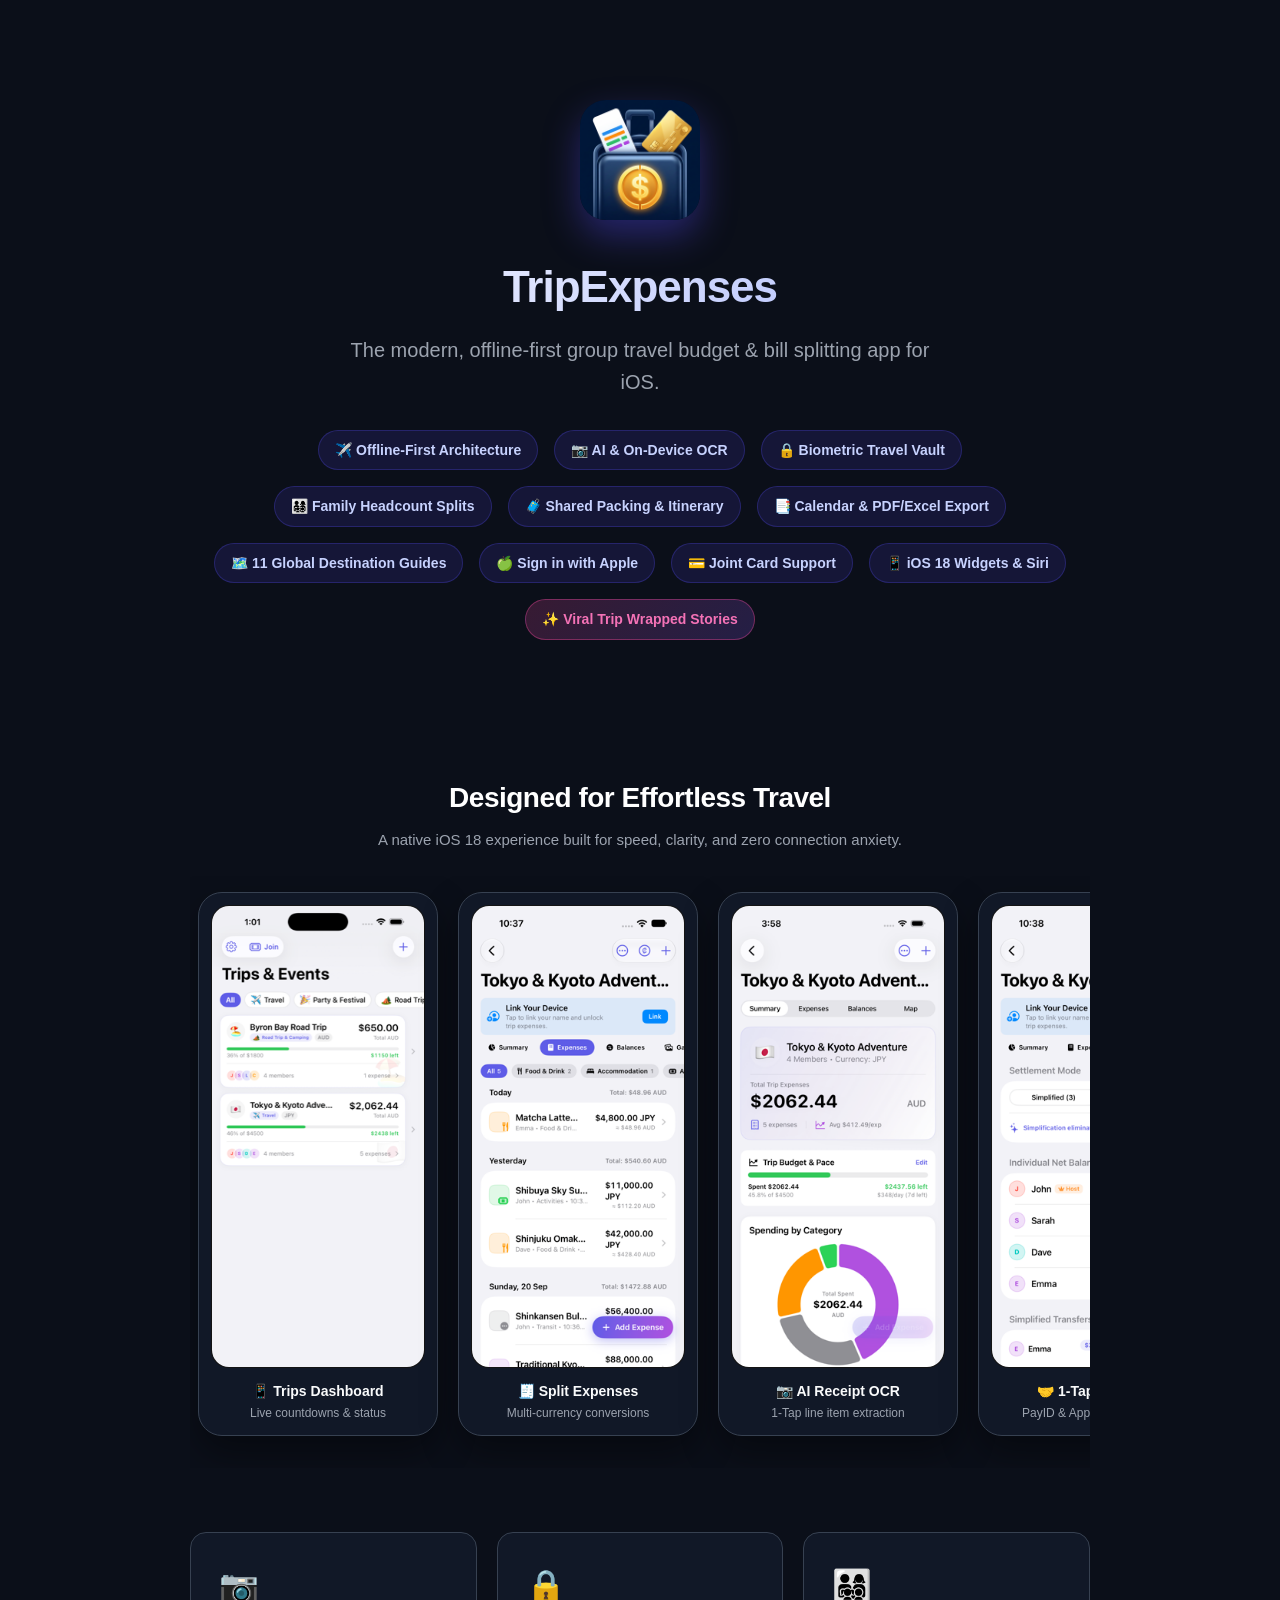
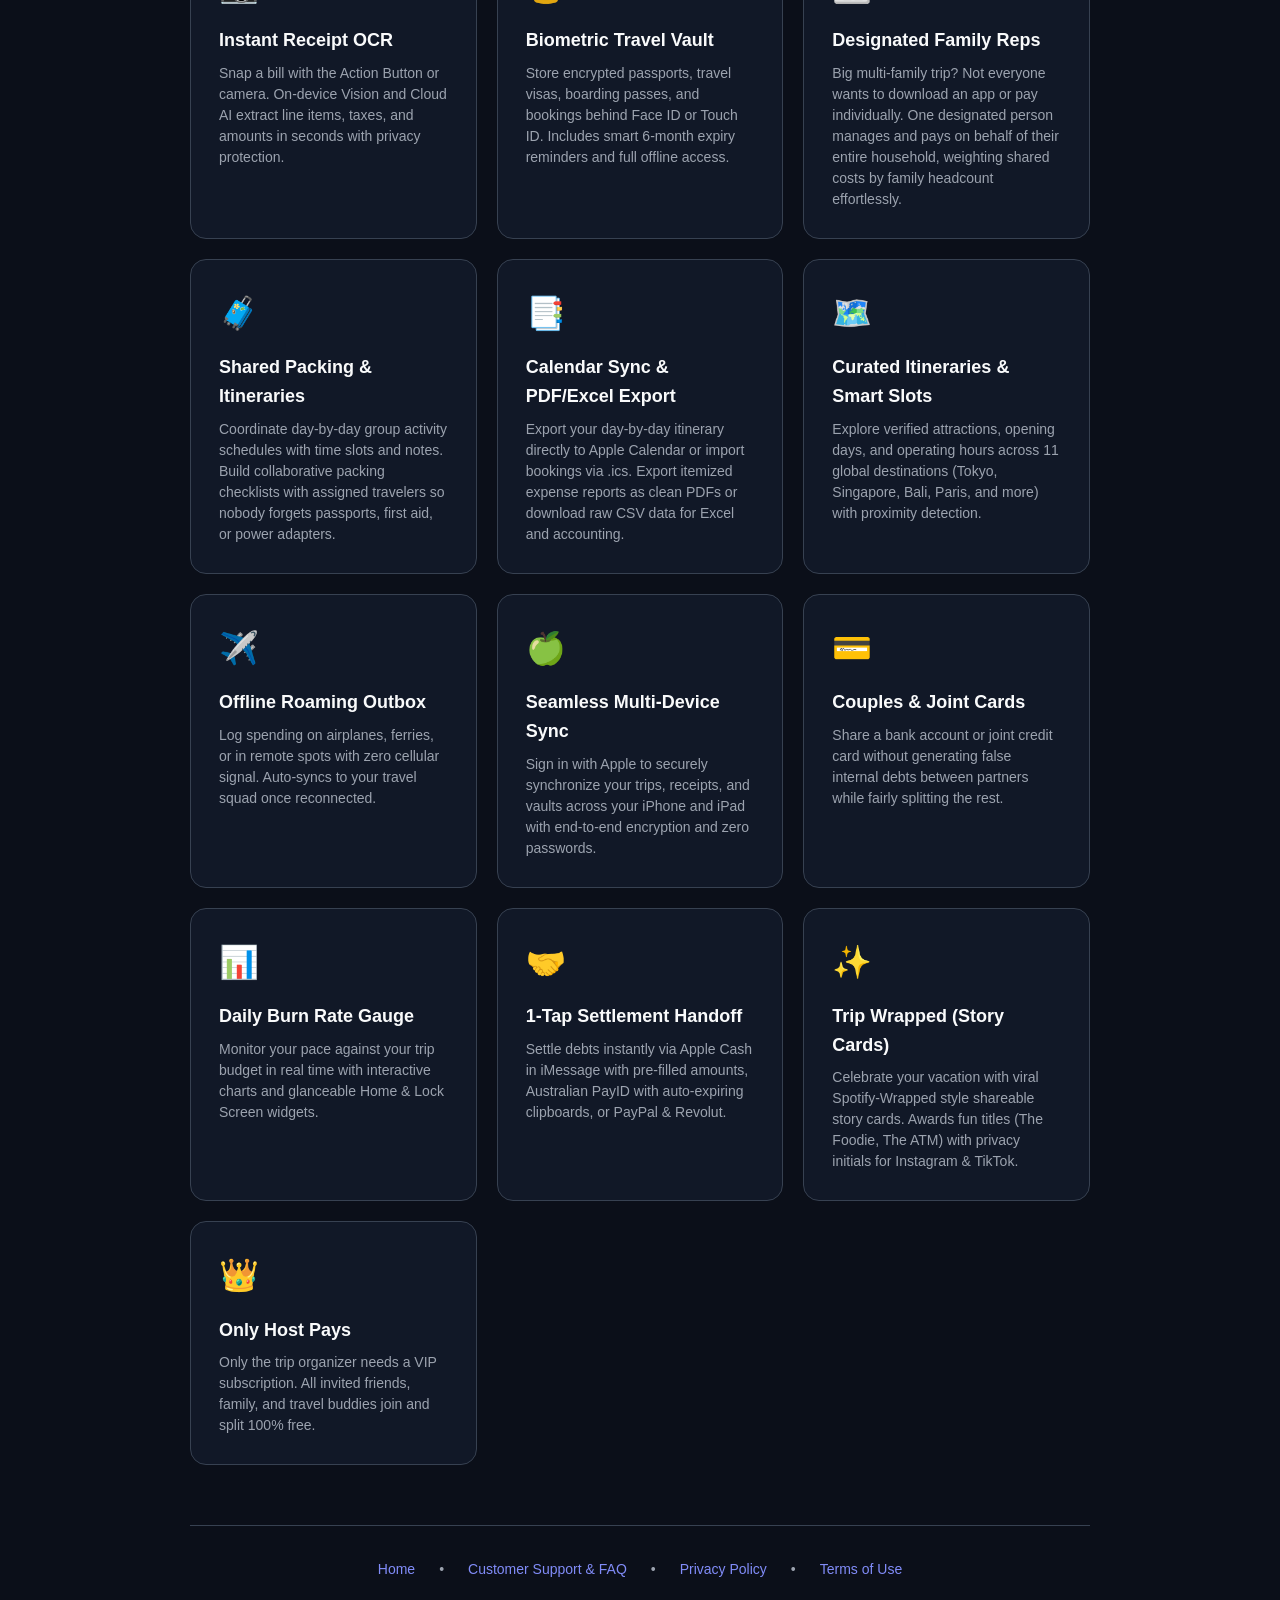
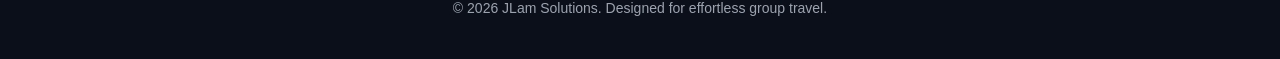
==== commit 428ca4cb: "Remove ABN across all pages, add 404 router, and fix Mac Safari invalid address on join deep links" ====
--- a/index.html
+++ b/index.html
@@ -364,6 +364,15 @@
             <button id="copyCodeBtn" class="btn-secondary" onclick="copyTripCode()">📋 Copy Code</button>
         </div>
         
+        <div id="desktopNotice" style="display: none; margin-top: 16px; margin-bottom: 16px; padding: 18px; background: rgba(30, 41, 59, 0.85); border: 1px solid rgba(129, 140, 248, 0.4); border-radius: 12px; text-align: center;">
+            <p style="font-size: 15px; font-weight: 700; color: #FFFFFF; margin-bottom: 6px;">📲 Designed for iPhone & iPad</p>
+            <p style="font-size: 13px; color: var(--text-muted); margin-bottom: 12px;">TripExpenses runs natively on iOS. Scan this QR code with your iPhone camera to join this trip instantly:</p>
+            <div style="display: inline-block; padding: 10px; background: #FFFFFF; border-radius: 12px; box-shadow: 0 4px 14px rgba(0,0,0,0.4);">
+                <img id="desktopQrImg" src="" alt="Scan QR Code" style="width: 140px; height: 140px; display: block;">
+            </div>
+            <p style="font-size: 12px; color: #A5B4FC; margin-top: 10px;">Or enter trip code <strong id="desktopCodeDisplay" style="color: #FFF; font-family: monospace; letter-spacing: 2px;"></strong> inside the app</p>
+        </div>
+
         <div style="font-size: 13px; color: var(--text-muted); max-width: 520px; margin: 0 auto; line-height: 1.5; padding: 12px; background: rgba(31, 41, 55, 0.6); border-radius: 10px; border: 1px solid var(--border);">
             <p><strong>Already have the app?</strong> Tap the purple <strong>Open in TripExpenses</strong> button above.</p>
             <p style="margin-top: 6px;"><strong>First time joining?</strong> Install the app via your host's TestFlight invite or App Store, then tap this link again to automatically join and claim your profile!</p>
@@ -531,7 +540,7 @@
             <span>•</span>
             <a href="terms.html">Terms of Use</a>
         </div>
-        <p>© 2026 JLam Solutions (ABN: 55 450 695 789). Designed for effortless group travel.</p>
+        <p>© 2026 JLam Solutions. Designed for effortless group travel.</p>
     </div>
 </div>
 
@@ -589,24 +598,51 @@
             }
         }
 
+        var isRealIOS = (/iPhone|iPod/.test(navigator.userAgent) || 
+                        (/iPad/.test(navigator.userAgent) && !/Macintosh/.test(navigator.userAgent)) || 
+                        (navigator.platform === 'MacIntel' && navigator.maxTouchPoints > 1 && !/Macintosh/.test(navigator.userAgent))) && 
+                        !window.MSStream;
+
         if (tripCodeDisplay) {
             tripCodeDisplay.textContent = cleanCode;
         }
 
+        var desktopNotice = document.getElementById('desktopNotice');
+        var desktopQrImg = document.getElementById('desktopQrImg');
+        var desktopCodeDisplay = document.getElementById('desktopCodeDisplay');
+
+        if (desktopCodeDisplay) {
+            desktopCodeDisplay.textContent = cleanCode;
+        }
+        if (desktopQrImg) {
+            desktopQrImg.src = "https://api.qrserver.com/v1/create-qr-code/?size=280x280&margin=4&data=" + encodeURIComponent(window.location.href);
+        }
+
         if (openAppBtn) {
-            openAppBtn.href = deepLink;
+            if (isRealIOS) {
+                openAppBtn.href = deepLink;
+                // Auto-redirect ONLY on mobile iOS devices
+                setTimeout(function() {
+                    window.location.href = deepLink;
+                }, 400);
+            } else {
+                // On Mac / PC / Desktop, do NOT navigate to custom scheme which crashes Safari
+                openAppBtn.href = "#desktopNotice";
+                if (desktopNotice) {
+                    desktopNotice.style.display = 'block';
+                }
+                openAppBtn.onclick = function(e) {
+                    e.preventDefault();
+                    if (desktopNotice) {
+                        desktopNotice.style.display = 'block';
+                        desktopNotice.scrollIntoView({ behavior: 'smooth' });
+                    }
+                };
+            }
         }
 
         if (inviteCard) {
             inviteCard.style.display = 'block';
-        }
-
-        // On mobile iOS devices, attempt seamless auto-open
-        var isIOS = /iPad|iPhone|iPod/.test(navigator.userAgent) && !window.MSStream;
-        if (isIOS) {
-            setTimeout(function() {
-                window.location.href = deepLink;
-            }, 350);
         }
 
         window.copyTripCode = function() {
